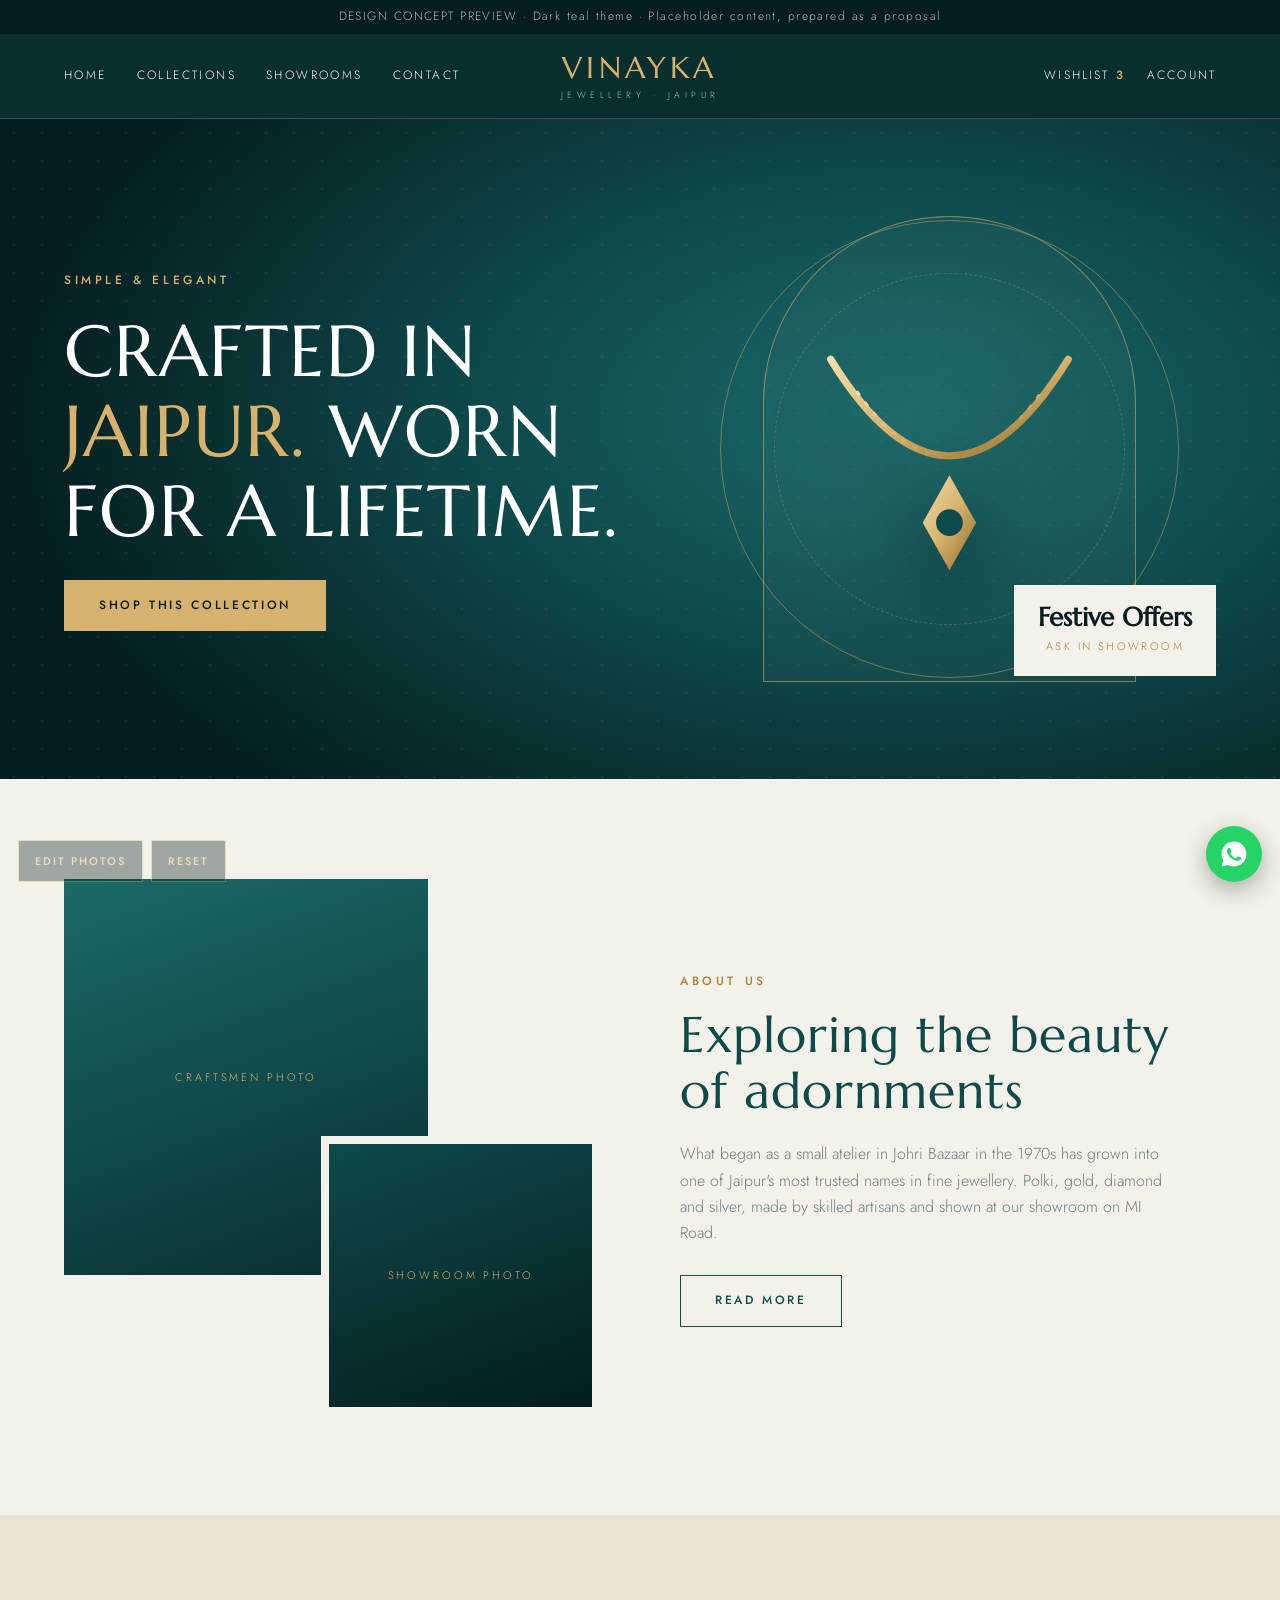
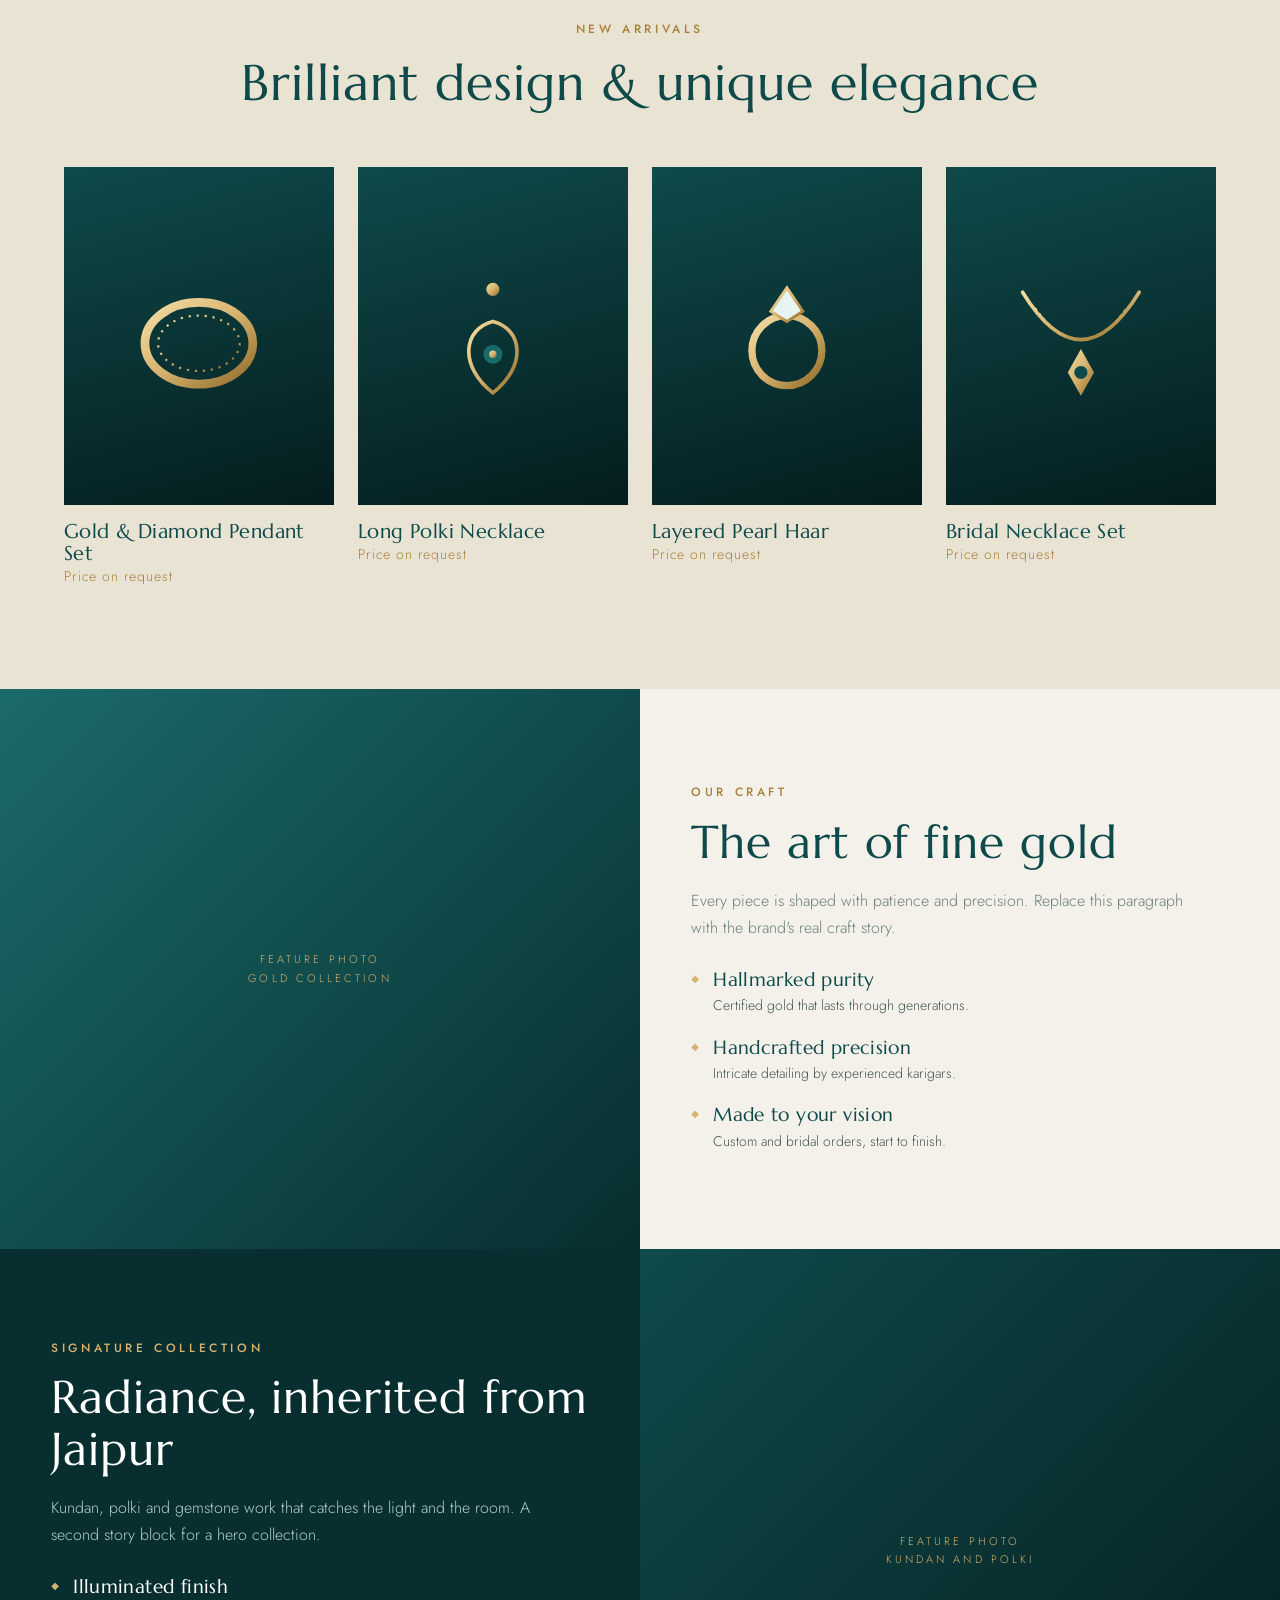
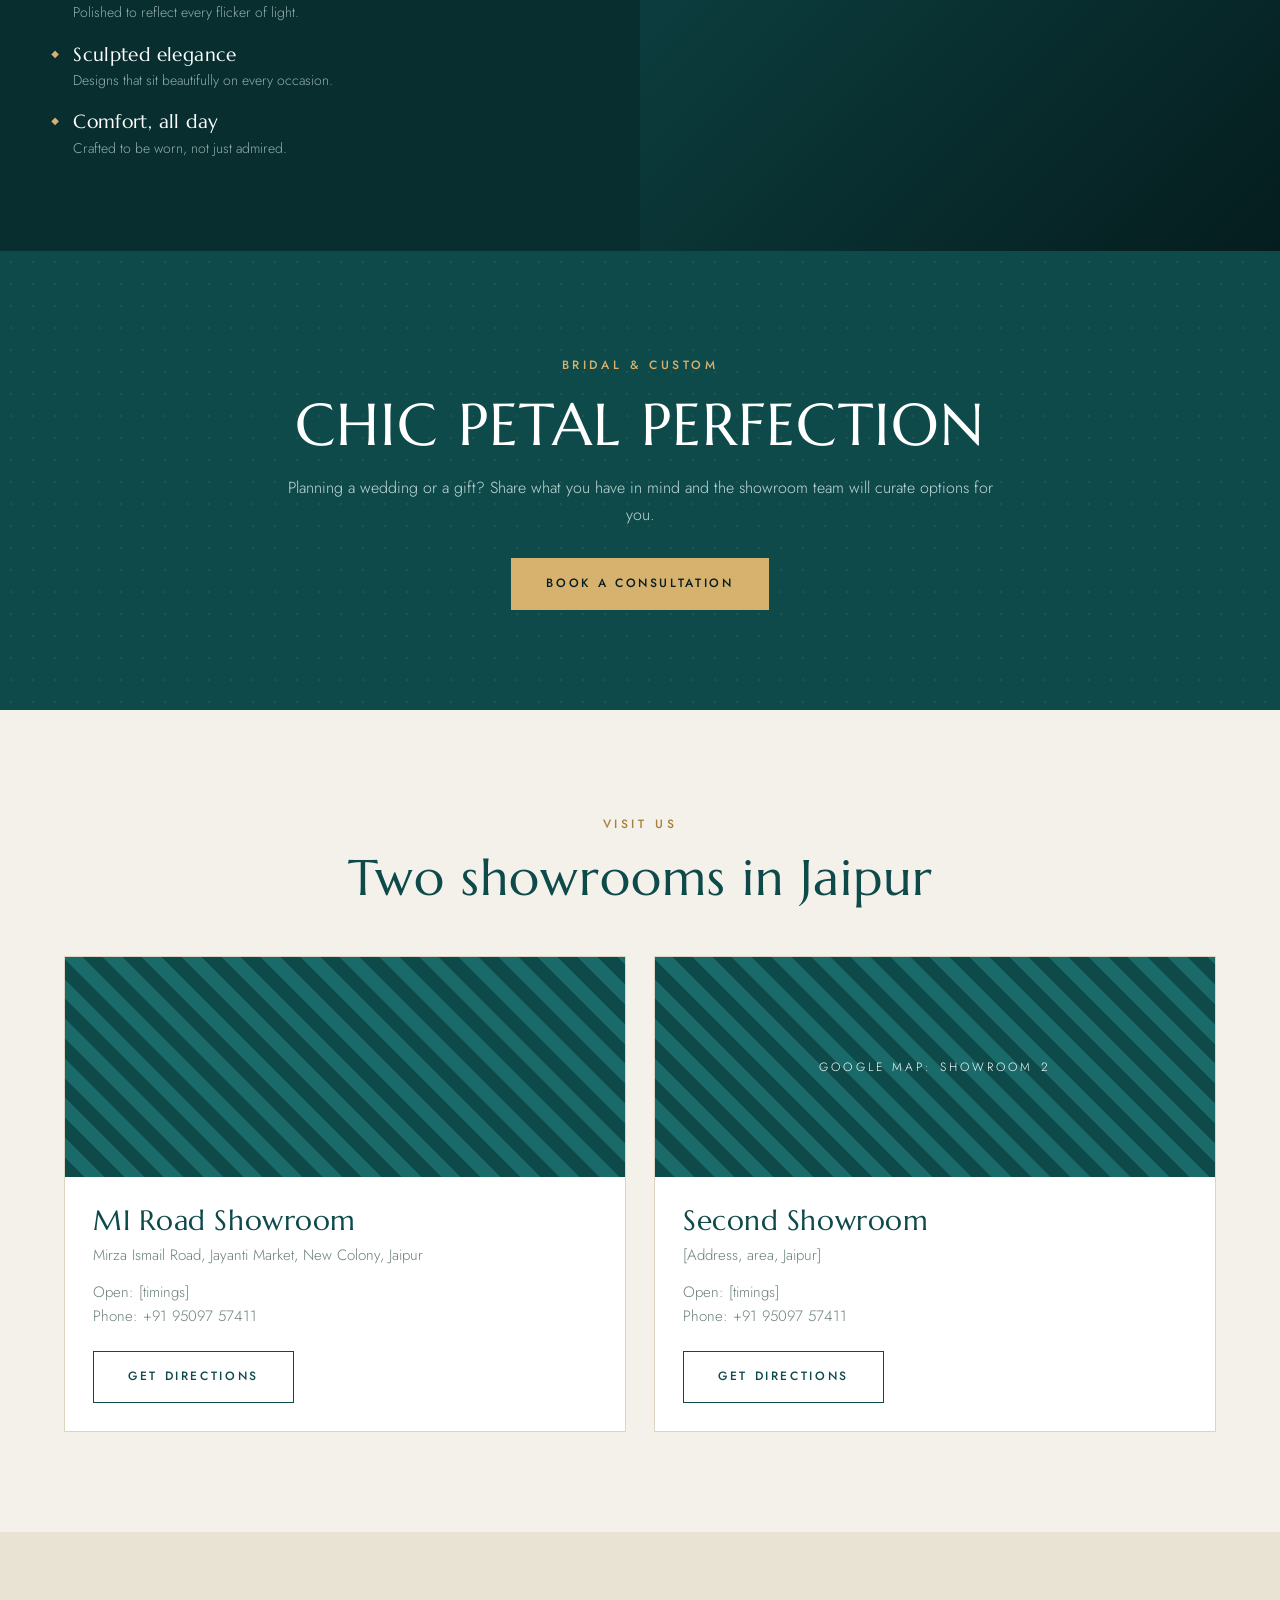
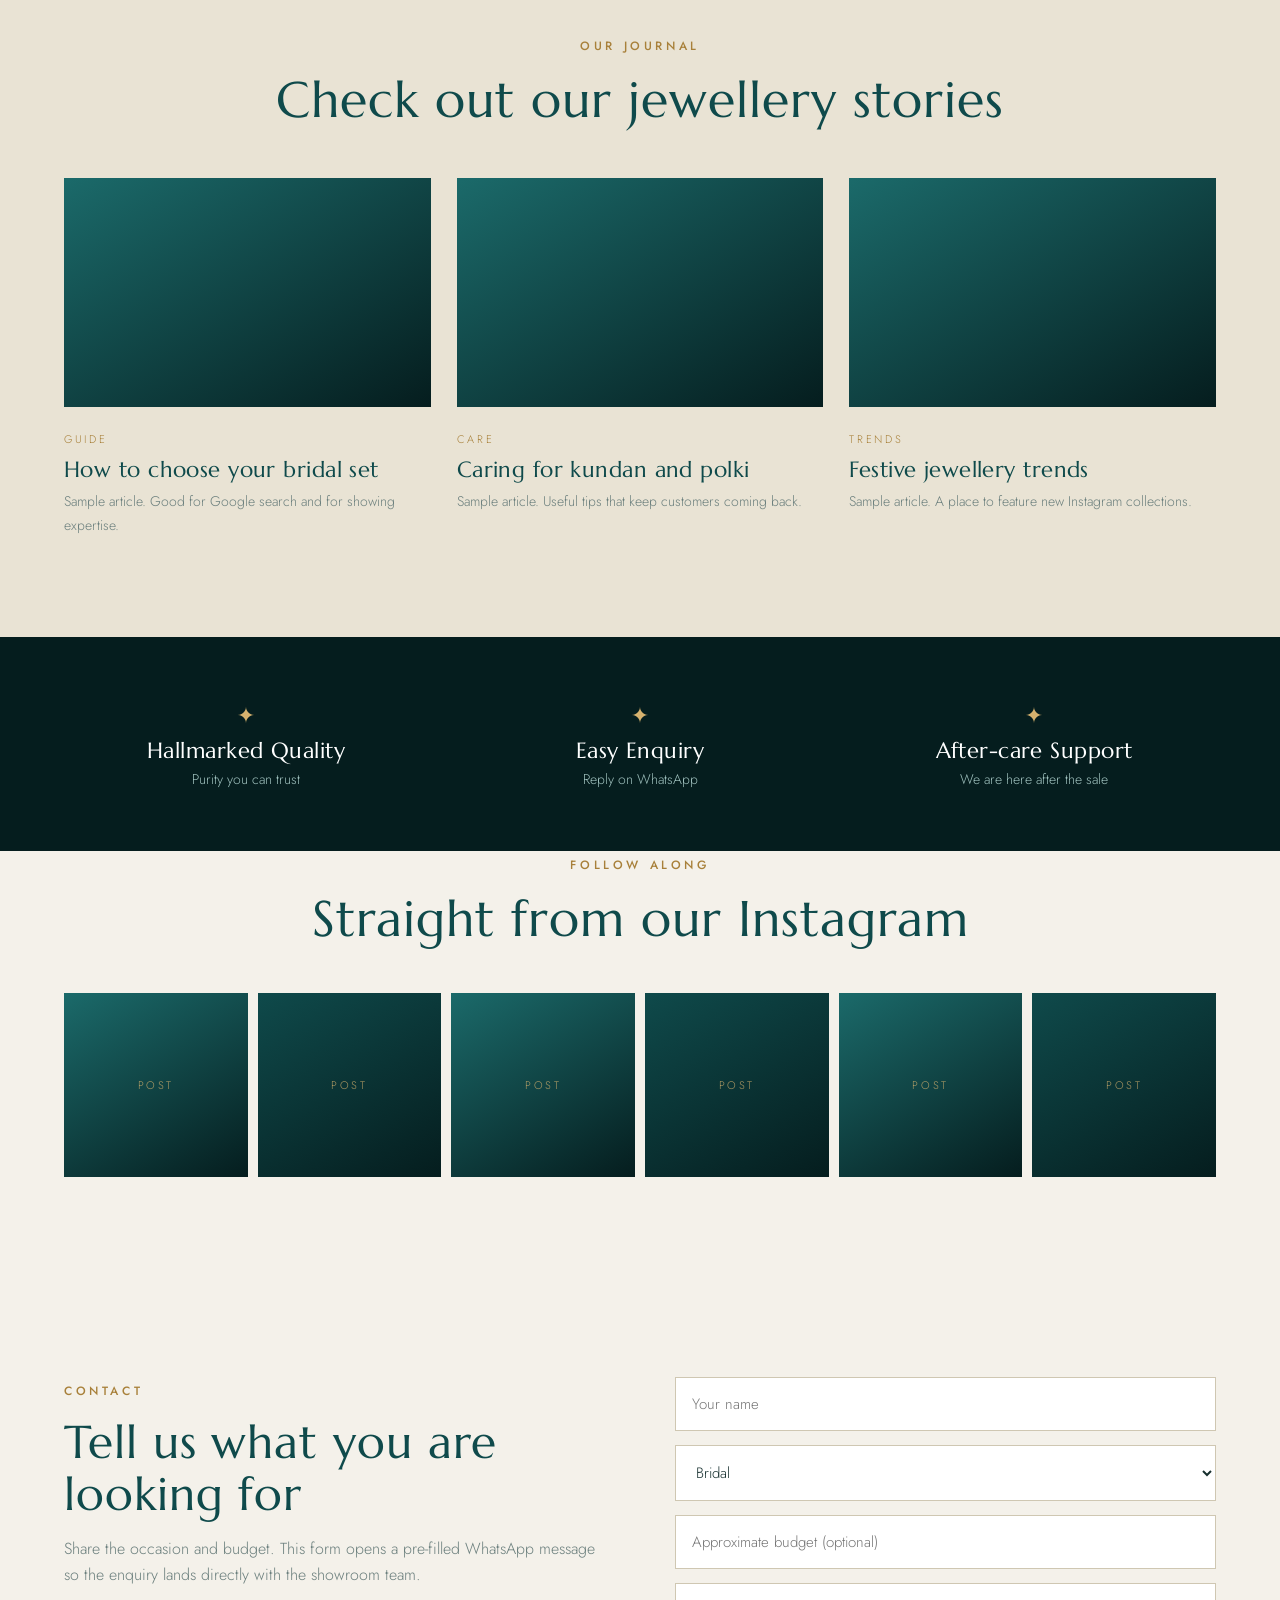
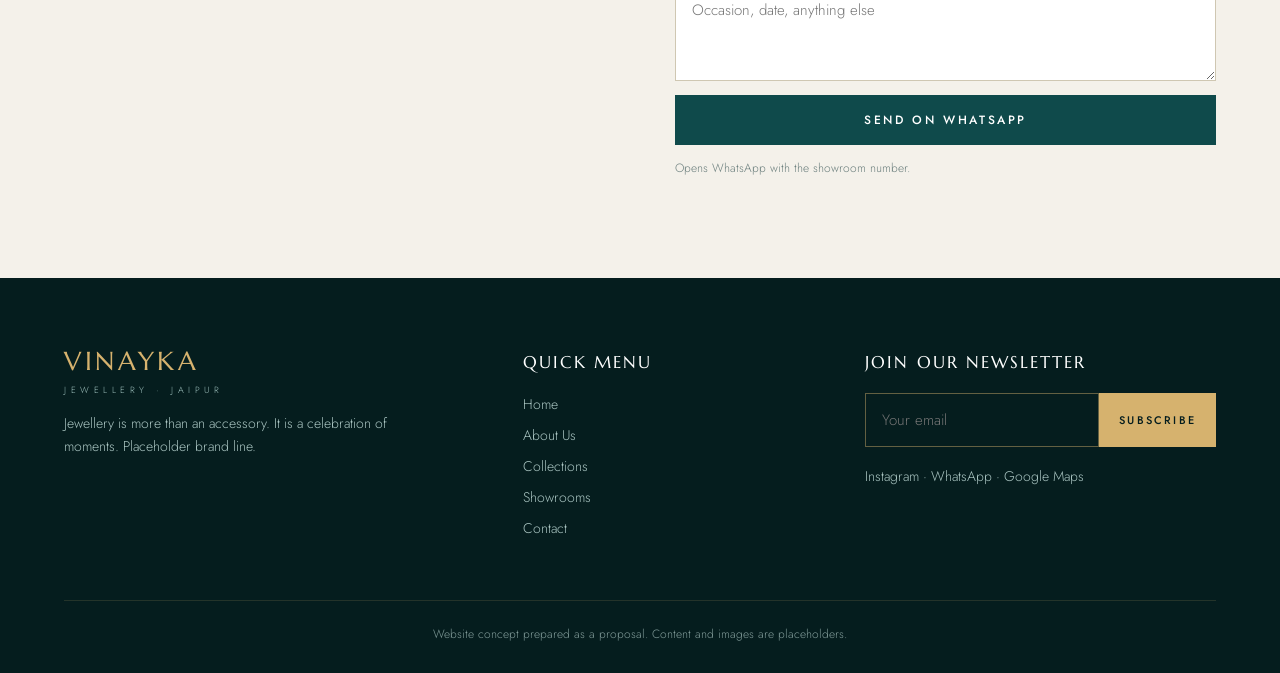
==== vinayka-jewellery-3caa/index.html @ b8929a60 "Add Vinayka Jewellery teal concept preview Co-Authored-By: Claude Sonnet 5.5 <noreply@anthropic.com>" ====
<!doctype html>
<html lang="en">
<head>
<meta charset="utf-8">
<meta name="viewport" content="width=device-width, initial-scale=1">
<meta name="robots" content="noindex, nofollow">
<title>Vinayka Jewellery | Jaipur (Dark Teal Concept)</title>
<link rel="preconnect" href="https://fonts.googleapis.com">
<link href="https://fonts.googleapis.com/css2?family=Marcellus&family=Jost:wght@300;400;500&display=swap" rel="stylesheet">
<style>
:root{
  --teal:#0f4a4b; --teal-d:#082e2f; --teal-dd:#051d1e; --teal-l:#1b6a6a;
  --gold:#d6b26e; --gold-d:#a8803a; --paper:#f4f1ea; --sand:#e9e3d4; --ink:#17302f; --muted:#6b7f7d;
  --serif:'Marcellus',Georgia,serif; --sans:'Jost',system-ui,sans-serif;
}
*{box-sizing:border-box;margin:0;padding:0}
html{scroll-behavior:smooth}
body{font-family:var(--sans);color:var(--ink);background:var(--paper);font-weight:300;line-height:1.65}
a{color:inherit;text-decoration:none}
.wrap{max-width:1200px;margin:0 auto;padding:0 24px}
h1,h2,h3{font-family:var(--serif);font-weight:400;line-height:1.12;letter-spacing:.02em}
.kicker{font-size:12px;letter-spacing:.3em;text-transform:uppercase;color:var(--gold-d);font-weight:500}
.dark .kicker,.kicker.l{color:var(--gold)}
.btn{display:inline-block;padding:15px 34px;font-size:12px;letter-spacing:.22em;text-transform:uppercase;font-weight:500;background:var(--gold);color:var(--teal-dd);border:1px solid var(--gold);transition:.3s;cursor:pointer;font-family:var(--sans)}
.btn:hover{background:transparent;color:var(--gold)}
.btn.out{background:transparent;color:var(--teal);border-color:var(--teal)}
.btn.out:hover{background:var(--teal);color:#fff}

.ribbon{background:var(--teal-dd);color:#9fc0bd;text-align:center;font-size:12px;letter-spacing:.12em;padding:7px 12px}

/* header */
header{position:sticky;top:0;z-index:30;background:var(--teal-d);color:#fff;border-bottom:1px solid rgba(214,178,110,.25)}
.nav{height:84px;display:grid;grid-template-columns:1fr auto 1fr;align-items:center}
.nav ul{list-style:none;display:flex;gap:30px;font-size:12px;letter-spacing:.2em;text-transform:uppercase}
.nav ul a:hover{color:var(--gold)}
.logo{text-align:center;font-family:var(--serif);font-size:30px;letter-spacing:.14em;color:var(--gold);line-height:1;text-transform:uppercase}
.logo small{display:block;font-family:var(--sans);font-size:9px;letter-spacing:.5em;color:#9fc0bd;margin-top:7px}
.tools{display:flex;justify-content:flex-end;gap:22px;font-size:12px;letter-spacing:.18em;text-transform:uppercase}
.tools span b{color:var(--gold);font-weight:500}

/* hero */
.hero{position:relative;background:radial-gradient(900px 520px at 70% 45%,var(--teal-l),var(--teal) 45%,var(--teal-dd));color:#fff;overflow:hidden}
.hero::before{content:"";position:absolute;inset:0;opacity:.08;background-image:radial-gradient(var(--gold) 1px,transparent 1.6px);background-size:28px 28px}
.hero .wrap{position:relative;display:grid;grid-template-columns:1.05fr .95fr;gap:30px;align-items:center;min-height:660px;padding-top:50px;padding-bottom:50px}
.hero h1{font-size:clamp(42px,5.6vw,78px);margin:18px 0 28px;text-transform:uppercase}
.hero h1 em{font-style:normal;color:var(--gold)}
.hero-art{display:grid;place-items:center;position:relative}
.hero-art .ring-bg{position:absolute;width:86%;aspect-ratio:1;border:1px solid rgba(214,178,110,.45);border-radius:50%}
.hero-art .ring-bg.b{width:66%;border-style:dashed;opacity:.6}
.hero-art svg{width:78%;position:relative;filter:drop-shadow(0 28px 36px rgba(0,0,0,.5))}
.promo{position:absolute;right:0;bottom:6px;background:var(--paper);color:var(--teal-dd);padding:18px 24px;text-align:center}
.promo b{font-family:var(--serif);font-size:26px;display:block;line-height:1.1}
.promo span{font-size:11px;letter-spacing:.22em;text-transform:uppercase;color:var(--gold-d)}

/* about */
section{padding:100px 0}
.about .wrap{display:grid;grid-template-columns:1fr 1fr;gap:80px;align-items:center}
.frames{position:relative;aspect-ratio:1/1}
.frame{position:absolute;display:grid;place-items:center;text-align:center;font-size:11px;letter-spacing:.26em;text-transform:uppercase;color:var(--gold);padding:20px}
.frame.a{left:0;top:0;width:68%;height:74%;background:linear-gradient(160deg,var(--teal-l),var(--teal-d))}
.frame.b{right:0;bottom:0;width:52%;height:52%;background:linear-gradient(160deg,var(--teal),var(--teal-dd));border:8px solid var(--paper)}
.about h2{font-size:clamp(32px,4vw,50px);margin:14px 0 22px;color:var(--teal)}
.about p{color:var(--muted);margin-bottom:28px;max-width:500px}

/* arrivals */
.arrivals{background:var(--sand);position:relative}
.arrivals .head{text-align:center;margin-bottom:56px}
.arrivals h2{font-size:clamp(32px,4vw,50px);margin-top:14px;color:var(--teal)}
.grid4{display:grid;grid-template-columns:repeat(4,1fr);gap:24px}
.prod .img{aspect-ratio:4/5;background:linear-gradient(165deg,var(--teal),var(--teal-dd));display:grid;place-items:center;position:relative;overflow:hidden}
.prod .img svg{width:54%;transition:transform .5s}
.prod:hover .img svg{transform:scale(1.1) rotate(-3deg)}
.prod .act{position:absolute;left:0;right:0;bottom:0;background:var(--gold);color:var(--teal-dd);text-align:center;font-size:11px;letter-spacing:.22em;text-transform:uppercase;padding:13px;font-weight:500;transform:translateY(100%);transition:.35s}
.prod:hover .act{transform:none}
.prod h3{font-size:20px;margin-top:16px;color:var(--teal)}
.prod p{font-size:14px;color:var(--gold-d);letter-spacing:.06em}

/* feature splits */
.split{padding:0}
.split .wrap{display:grid;grid-template-columns:1fr 1fr;gap:0;padding:0;max-width:none}
.split .pic{min-height:560px;display:grid;place-items:center;color:var(--gold);font-size:11px;letter-spacing:.28em;text-transform:uppercase;text-align:center;padding:30px}
.split .txt{padding:90px 8%;display:flex;flex-direction:column;justify-content:center}
.split h2{font-size:clamp(30px,3.6vw,46px);margin:14px 0 20px}
.split p.lead{margin-bottom:28px;max-width:520px}
.split ul{list-style:none;display:grid;gap:18px}
.split li{padding-left:22px;position:relative}
.split li::before{content:"\25C6";position:absolute;left:0;top:2px;color:var(--gold);font-size:10px}
.split li h3{font-size:19px;margin-bottom:2px}
.split li span{font-size:14px;opacity:.8}
.s1 .pic{background:linear-gradient(135deg,var(--teal-l),var(--teal-d))}
.s1 .txt{background:var(--paper);color:var(--ink)}.s1 h2,.s1 li h3{color:var(--teal)}.s1 p.lead{color:var(--muted)}
.s2 .pic{background:linear-gradient(135deg,var(--teal),var(--teal-dd));order:2}
.s2 .txt{background:var(--teal-d);color:#fff;order:1}.s2 li span,.s2 p.lead{color:#b5cfcc}

/* cta band */
.cta{background:var(--teal);color:#fff;text-align:center;position:relative;overflow:hidden}
.cta::before{content:"";position:absolute;inset:0;opacity:.09;background-image:radial-gradient(var(--gold) 1px,transparent 1.6px);background-size:22px 22px}
.cta .wrap{position:relative;max-width:760px}
.cta h2{font-size:clamp(34px,4.6vw,60px);margin:14px 0 18px;text-transform:uppercase}
.cta p{color:#c4dad7;margin-bottom:30px}

/* showrooms */
.show .head{text-align:center;margin-bottom:50px}
.show h2{font-size:clamp(32px,4vw,50px);margin-top:14px;color:var(--teal)}
.grid2{display:grid;grid-template-columns:1fr 1fr;gap:28px}
.sr{background:#fff;border:1px solid #ddd5c1}
.sr .map{height:220px;background:repeating-linear-gradient(45deg,var(--teal),var(--teal) 14px,var(--teal-l) 14px,var(--teal-l) 28px);display:grid;place-items:center;color:#fff;font-size:12px;letter-spacing:.26em;text-transform:uppercase}
.sr .b{padding:28px}
.sr h3{font-size:28px;color:var(--teal);margin-bottom:6px}
.sr p,.sr li{font-size:15px;color:var(--muted)}
.sr ul{list-style:none;margin:12px 0 22px}

/* stories */
.stories{background:var(--sand)}
.stories .head{text-align:center;margin-bottom:50px}
.stories h2{font-size:clamp(32px,4vw,50px);margin-top:14px;color:var(--teal)}
.grid3{display:grid;grid-template-columns:repeat(3,1fr);gap:26px}
.post .pic{aspect-ratio:16/10;background:linear-gradient(150deg,var(--teal-l),var(--teal-dd));margin-bottom:18px;transition:.4s}
.post:hover .pic{filter:brightness(1.15)}
.post small{font-size:11px;letter-spacing:.24em;text-transform:uppercase;color:var(--gold-d)}
.post h3{font-size:22px;margin:6px 0 8px;color:var(--teal)}
.post p{font-size:14px;color:var(--muted)}

/* perks */
.perks{background:var(--teal-dd);color:#fff;padding:60px 0}
.perks .wrap{display:grid;grid-template-columns:repeat(3,1fr);gap:30px;text-align:center}
.perks span{color:var(--gold);font-size:22px}
.perks h3{font-size:22px;margin:6px 0 4px}
.perks p{font-size:14px;color:#9fc0bd}

/* enquiry */
.enq .wrap{display:grid;grid-template-columns:1fr 1fr;gap:70px}
.enq h2{font-size:clamp(32px,4vw,46px);color:var(--teal);margin:14px 0 16px}
.enq p{color:var(--muted)}
form{display:grid;gap:14px}
input,select,textarea{width:100%;padding:15px 16px;border:1px solid #cfc7b2;background:#fff;font:300 15px var(--sans);color:var(--ink)}
input:focus,select:focus,textarea:focus{outline:none;border-color:var(--teal)}
form .btn{background:var(--teal);border-color:var(--teal);color:#fff}
form .btn:hover{background:var(--gold);border-color:var(--gold);color:var(--teal-dd)}
.note{font-size:12px;color:var(--muted)}

/* footer */
footer{background:var(--teal-dd);color:#a9c4c1;padding:70px 0 28px;font-size:14px}
footer .wrap{display:grid;grid-template-columns:1.4fr 1fr 1.2fr;gap:50px}
footer .logo{text-align:left;font-size:26px}
footer h4{font-family:var(--serif);font-weight:400;color:#fff;font-size:17px;letter-spacing:.12em;text-transform:uppercase;margin-bottom:16px}
footer ul{list-style:none;display:grid;gap:8px}
footer ul a:hover{color:var(--gold)}
.news{display:flex;margin-top:6px}
.news input{background:transparent;border:1px solid rgba(214,178,110,.45);color:#fff}
.news button{padding:0 20px;background:var(--gold);color:var(--teal-dd);border:0;font:500 11px var(--sans);letter-spacing:.2em;text-transform:uppercase;cursor:pointer}
footer .copy{grid-column:1/-1;text-align:center;border-top:1px solid rgba(214,178,110,.2);padding-top:24px;margin-top:10px;font-size:12px;opacity:.75}

/* photo slots */
.hero-photo{position:relative;width:70%;aspect-ratio:4/5;border-radius:999px 999px 0 0;border:1px solid rgba(214,178,110,.55);display:grid;place-items:center;background-color:rgba(255,255,255,.03)}
.hero-photo svg{width:80%}
.has-img{background-size:cover!important;background-position:center!important;font-size:0!important;color:transparent!important}
.has-img>svg{display:none}
.split .pic,.post .pic,.ig,.sr .map{position:relative}
.edit .slot{outline:2px dashed var(--gold);outline-offset:-8px;cursor:pointer}
.edit .slot::after{content:"+ Add photo";position:absolute;top:12px;right:12px;background:var(--gold);color:var(--teal-dd);font:500 11px var(--sans);letter-spacing:.15em;text-transform:uppercase;padding:5px 10px;z-index:5}
.edit .sr .map::after{content:"+ Set address"}
.dragover{filter:brightness(1.35)}
.insta{background:var(--paper);padding-top:0}
.insta .head{text-align:center;margin-bottom:46px}
.insta h2{font-size:clamp(32px,4vw,50px);margin-top:14px;color:var(--teal)}
.ig-grid{display:grid;grid-template-columns:repeat(6,1fr);gap:10px}
.ig{aspect-ratio:1;display:grid;place-items:center;font-size:11px;letter-spacing:.24em;text-transform:uppercase;color:rgba(214,178,110,.8);background:linear-gradient(150deg,var(--teal-l),var(--teal-dd))}
.ig:nth-child(even){background:linear-gradient(150deg,var(--teal),var(--teal-dd))}
.tb{position:fixed;left:18px;bottom:18px;z-index:60;display:flex;gap:8px;opacity:.35;transition:.3s}
.tb:hover,.edit .tb{opacity:1}
.tb button{font:500 11px var(--sans);letter-spacing:.18em;text-transform:uppercase;padding:12px 16px;background:var(--teal-dd);color:var(--gold);border:1px solid var(--gold);cursor:pointer}
.tb button:hover{background:var(--gold);color:var(--teal-dd)}
.wa{position:fixed;right:18px;bottom:18px;z-index:60;width:56px;height:56px;border-radius:50%;background:#25d366;display:grid;place-items:center;box-shadow:0 8px 24px rgba(0,0,0,.3);transition:.3s}
.wa:hover{transform:scale(1.08)}
.wa svg{width:30px;height:30px;fill:#fff}
@media(max-width:940px){.ig-grid{grid-template-columns:repeat(3,1fr)}}

.fade{opacity:0;transform:translateY(26px);transition:opacity .9s,transform .9s}
.fade.in{opacity:1;transform:none}

@media(max-width:940px){
  .nav{grid-template-columns:1fr auto}.nav ul{display:none}.tools{display:none}.logo{text-align:left}
  .hero .wrap,.about .wrap,.enq .wrap,footer .wrap{grid-template-columns:1fr}
  .hero .wrap{min-height:auto}
  .grid4{grid-template-columns:1fr 1fr}.grid3{grid-template-columns:1fr}.grid2{grid-template-columns:1fr}
  .split .wrap{grid-template-columns:1fr}.s2 .pic,.s2 .txt{order:initial}.split .pic{min-height:320px}
  .perks .wrap{grid-template-columns:1fr}
}
@media(max-width:560px){section{padding:70px 0}.grid4{grid-template-columns:1fr}.promo{position:static;margin-top:10px}}
</style>
</head>
<body>

<div class="ribbon">DESIGN CONCEPT PREVIEW &middot; Dark teal theme &middot; Placeholder content, prepared as a proposal</div>

<svg width="0" height="0" style="position:absolute"><defs>
  <linearGradient id="g" x1="0" y1="0" x2="1" y2="1"><stop offset="0" stop-color="#f4dfa6"/><stop offset=".5" stop-color="#d6b26e"/><stop offset="1" stop-color="#8f6a28"/></linearGradient>
  <symbol id="necklace" viewBox="0 0 200 200">
    <path d="M20 40 Q100 170 180 40" fill="none" stroke="url(#g)" stroke-width="5" stroke-linecap="round"/>
    <path d="M38 62 Q100 150 162 62" fill="none" stroke="url(#g)" stroke-width="2" stroke-dasharray="2 7" stroke-linecap="round"/>
    <path d="M100 118 L82 150 L100 182 L118 150 Z" fill="url(#g)"/><circle cx="100" cy="150" r="9" fill="#0f4a4b"/>
  </symbol>
  <symbol id="ring" viewBox="0 0 200 200">
    <circle cx="100" cy="120" r="48" fill="none" stroke="url(#g)" stroke-width="10"/>
    <path d="M78 66 L100 34 L122 66 L100 80 Z" fill="#e8f4f2" stroke="url(#g)" stroke-width="4"/><path d="M78 66 L122 66" stroke="url(#g)" stroke-width="4"/>
  </symbol>
  <symbol id="earring" viewBox="0 0 200 200">
    <circle cx="100" cy="36" r="9" fill="url(#g)"/><path d="M100 45 L100 80" stroke="url(#g)" stroke-width="4"/>
    <path d="M100 80 C60 90 52 140 100 178 C148 140 140 90 100 80 Z" fill="none" stroke="url(#g)" stroke-width="5"/>
    <circle cx="100" cy="125" r="13" fill="#1b6a6a"/><circle cx="100" cy="125" r="5" fill="url(#g)"/>
  </symbol>
  <symbol id="bangle" viewBox="0 0 200 200">
    <ellipse cx="100" cy="110" rx="74" ry="56" fill="none" stroke="url(#g)" stroke-width="12"/>
    <ellipse cx="100" cy="110" rx="56" ry="38" fill="none" stroke="url(#g)" stroke-width="3" stroke-dasharray="3 8"/>
  </symbol>
</defs></svg>

<header>
  <div class="wrap nav">
    <ul>
      <li><a href="#top">Home</a></li><li><a href="#arrivals">Collections</a></li>
      <li><a href="#showrooms">Showrooms</a></li><li><a href="#enquire">Contact</a></li>
    </ul>
    <a href="#top" class="logo">Vinayka<small>Jewellery &middot; Jaipur</small></a>
    <div class="tools"><span>Wishlist <b>3</b></span><span>Account</span></div>
  </div>
</header>

<section class="hero" id="top" style="padding:0">
  <div class="wrap">
    <div>
      <span class="kicker l">Simple &amp; Elegant</span>
      <h1>Crafted in <em>Jaipur.</em> Worn for a lifetime.</h1>
      <a href="#arrivals" class="btn">Shop This Collection</a>
    </div>
    <div class="hero-art">
      <div class="ring-bg"></div><div class="ring-bg b"></div>
      <div class="hero-photo"><svg viewBox="0 0 200 200" aria-hidden="true"><use href="#necklace"/></svg></div>
      <div class="promo"><b>Festive Offers</b><span>Ask in showroom</span></div>
    </div>
  </div>
</section>

<section class="about" id="about">
  <div class="wrap">
    <div class="frames fade"><div class="frame a">Craftsmen photo</div><div class="frame b">Showroom photo</div></div>
    <div class="fade">
      <span class="kicker">About Us</span>
      <h2>Exploring the beauty of adornments</h2>
      <p>What began as a small atelier in Johri Bazaar in the 1970s has grown into one of Jaipur's most trusted names in fine jewellery. Polki, gold, diamond and silver, made by skilled artisans and shown at our showroom on MI Road.</p>
      <a href="#story" class="btn out">Read More</a>
    </div>
  </div>
</section>

<section class="arrivals" id="arrivals">
  <div class="wrap">
    <div class="head fade"><span class="kicker">New Arrivals</span><h2>Brilliant design &amp; unique elegance</h2></div>
    <div class="grid4">
      <a class="prod fade" href="#enquire"><div class="img"><svg><use href="#bangle"/></svg><div class="act">Enquire</div></div><h3>Gold &amp; Diamond Pendant Set</h3><p>Price on request</p></a>
      <a class="prod fade" href="#enquire"><div class="img"><svg><use href="#earring"/></svg><div class="act">Enquire</div></div><h3>Long Polki Necklace</h3><p>Price on request</p></a>
      <a class="prod fade" href="#enquire"><div class="img"><svg><use href="#ring"/></svg><div class="act">Enquire</div></div><h3>Layered Pearl Haar</h3><p>Price on request</p></a>
      <a class="prod fade" href="#enquire"><div class="img"><svg><use href="#necklace"/></svg><div class="act">Enquire</div></div><h3>Bridal Necklace Set</h3><p>Price on request</p></a>
    </div>
  </div>
</section>

<section class="split s1" id="story">
  <div class="wrap">
    <div class="pic">Feature photo<br>Gold collection</div>
    <div class="txt fade">
      <span class="kicker">Our Craft</span>
      <h2>The art of fine gold</h2>
      <p class="lead">Every piece is shaped with patience and precision. Replace this paragraph with the brand's real craft story.</p>
      <ul>
        <li><h3>Hallmarked purity</h3><span>Certified gold that lasts through generations.</span></li>
        <li><h3>Handcrafted precision</h3><span>Intricate detailing by experienced karigars.</span></li>
        <li><h3>Made to your vision</h3><span>Custom and bridal orders, start to finish.</span></li>
      </ul>
    </div>
  </div>
</section>

<section class="split s2">
  <div class="wrap">
    <div class="pic">Feature photo<br>Kundan and polki</div>
    <div class="txt fade">
      <span class="kicker l">Signature Collection</span>
      <h2>Radiance, inherited from Jaipur</h2>
      <p class="lead">Kundan, polki and gemstone work that catches the light and the room. A second story block for a hero collection.</p>
      <ul>
        <li><h3 style="color:#fff">Illuminated finish</h3><span>Polished to reflect every flicker of light.</span></li>
        <li><h3 style="color:#fff">Sculpted elegance</h3><span>Designs that sit beautifully on every occasion.</span></li>
        <li><h3 style="color:#fff">Comfort, all day</h3><span>Crafted to be worn, not just admired.</span></li>
      </ul>
    </div>
  </div>
</section>

<section class="cta">
  <div class="wrap fade">
    <span class="kicker l">Bridal &amp; Custom</span>
    <h2>Chic petal perfection</h2>
    <p>Planning a wedding or a gift? Share what you have in mind and the showroom team will curate options for you.</p>
    <a href="#enquire" class="btn">Book a Consultation</a>
  </div>
</section>

<section class="show" id="showrooms">
  <div class="wrap">
    <div class="head fade"><span class="kicker">Visit Us</span><h2>Two showrooms in Jaipur</h2></div>
    <div class="grid2">
      <div class="sr fade"><div class="map">Google Map: Showroom 1</div><div class="b"><h3>MI Road Showroom</h3><p>Mirza Ismail Road, Jayanti Market, New Colony, Jaipur</p><ul><li>Open: [timings]</li><li>Phone: +91 95097 57411</li></ul><a class="btn out" href="#enquire">Get Directions</a></div></div>
      <div class="sr fade"><div class="map">Google Map: Showroom 2</div><div class="b"><h3>Second Showroom</h3><p>[Address, area, Jaipur]</p><ul><li>Open: [timings]</li><li>Phone: +91 95097 57411</li></ul><a class="btn out" href="#enquire">Get Directions</a></div></div>
    </div>
  </div>
</section>

<section class="stories">
  <div class="wrap">
    <div class="head fade"><span class="kicker">Our Journal</span><h2>Check out our jewellery stories</h2></div>
    <div class="grid3">
      <a class="post fade" href="#"><div class="pic"></div><small>Guide</small><h3>How to choose your bridal set</h3><p>Sample article. Good for Google search and for showing expertise.</p></a>
      <a class="post fade" href="#"><div class="pic"></div><small>Care</small><h3>Caring for kundan and polki</h3><p>Sample article. Useful tips that keep customers coming back.</p></a>
      <a class="post fade" href="#"><div class="pic"></div><small>Trends</small><h3>Festive jewellery trends</h3><p>Sample article. A place to feature new Instagram collections.</p></a>
    </div>
  </div>
</section>

<div class="perks">
  <div class="wrap">
    <div><span>&#10022;</span><h3>Hallmarked Quality</h3><p>Purity you can trust</p></div>
    <div><span>&#10022;</span><h3>Easy Enquiry</h3><p>Reply on WhatsApp</p></div>
    <div><span>&#10022;</span><h3>After-care Support</h3><p>We are here after the sale</p></div>
  </div>
</div>

<section class="insta">
  <div class="wrap">
    <div class="head fade"><span class="kicker">Follow Along</span><h2>Straight from our Instagram</h2></div>
    <div class="ig-grid fade"><div class="ig">Post</div><div class="ig">Post</div><div class="ig">Post</div><div class="ig">Post</div><div class="ig">Post</div><div class="ig">Post</div></div>
  </div>
</section>

<section class="enq" id="enquire">
  <div class="wrap">
    <div class="fade"><span class="kicker">Contact</span><h2>Tell us what you are looking for</h2><p>Share the occasion and budget. This form opens a pre-filled WhatsApp message so the enquiry lands directly with the showroom team.</p></div>
    <form id="f" class="fade">
      <input id="n" placeholder="Your name" required>
      <select id="c"><option>Bridal</option><option>Kundan &amp; Polki</option><option>Gold</option><option>Diamond</option><option>Gemstone</option><option>Silver &amp; Everyday</option><option>Custom design</option></select>
      <input id="b" placeholder="Approximate budget (optional)">
      <textarea id="m" rows="3" placeholder="Occasion, date, anything else"></textarea>
      <button class="btn" type="submit">Send on WhatsApp</button>
      <span class="note">Opens WhatsApp with the showroom number.</span>
    </form>
  </div>
</section>

<footer>
  <div class="wrap">
    <div><a href="#top" class="logo">Vinayka<small>Jewellery &middot; Jaipur</small></a><p style="margin-top:18px;max-width:340px">Jewellery is more than an accessory. It is a celebration of moments. Placeholder brand line.</p></div>
    <div><h4>Quick Menu</h4><ul><li><a href="#top">Home</a></li><li><a href="#about">About Us</a></li><li><a href="#arrivals">Collections</a></li><li><a href="#showrooms">Showrooms</a></li><li><a href="#enquire">Contact</a></li></ul></div>
    <div><h4>Join Our Newsletter</h4><div class="news"><input placeholder="Your email"><button>Subscribe</button></div><p style="margin-top:18px">Instagram &middot; WhatsApp &middot; Google Maps</p></div>
    <div class="copy">Website concept prepared as a proposal. Content and images are placeholders.</div>
  </div>
</footer>

<a class="wa" href="https://wa.me/919509757411" target="_blank" aria-label="WhatsApp"><svg viewBox="0 0 24 24"><path d="M12 2a10 10 0 0 0-8.6 15.1L2 22l5-1.3A10 10 0 1 0 12 2zm5.2 14.2c-.2.6-1.3 1.2-1.8 1.2-.5.1-1 .2-3.3-.7-2.8-1.2-4.6-4-4.7-4.2-.1-.2-1.1-1.5-1.1-2.8s.7-2 1-2.3c.2-.3.5-.3.7-.3h.5c.2 0 .4 0 .6.5l.9 2.1c.1.2.1.4 0 .5l-.4.6-.3.4c-.1.1-.3.3-.1.6.2.3.8 1.3 1.7 2.1 1.1 1 2.1 1.3 2.4 1.4.3.1.5.1.6-.1l.9-1.1c.2-.3.4-.2.7-.1l2 .9c.3.1.5.2.5.3.1.2.1.7-.1 1.1z"/></svg></a>

<div class="tb"><button id="editBtn">Edit photos</button><button id="resetBtn">Reset</button></div>

<script>
(function(){
  var SLOTS=[['.hero-photo','hero'],['.frame','about'],['.prod .img','prod'],['.split .pic','split'],['.post .pic','post'],['.ig','ig'],['.sr .map','map']];
  var IMG='https://img1.wsimg.com/isteam/ip/8280efe5-1e8c-4813-ad70-2855c5a0ac39/';
  var P1='18-02-2026%20Vinayaka%20Jewellers4039.jpeg',P2='18-02-2026%20Vinayaka%20Jewellers4582.jpeg',P3='18-02-2026%20Vinayaka%20Jewellers4472.jpeg',P4='18-02-2026%20Vinayaka%20Jewellers3829.jpeg';
  var H1='KC_08390-af00ca2.jpeg',H2='KC_07858.jpeg',H3='KC_08069.jpeg',H4='KC_08273.jpeg',H5='KC_08137.jpeg',H6='KC_08075.jpeg',H7='KC_08100.jpeg';
  var DEF={hero0:P1,about0:P2,about1:P4,prod0:P3,prod1:H4,prod2:H7,prod3:H6,split0:H1,split1:H2,post0:H5,post1:H3,post2:P2,ig0:P1,ig1:P2,ig2:P3,ig3:P4,ig4:H4,ig5:H1};
  var MAPS={map0:'Vinayka Jewellery, Mirza Ismail Road, Jayanti Market, New Colony, Jaipur, Rajasthan'};
  var store={
    get:function(k){try{return localStorage.getItem('vj_'+k)}catch(e){return null}},
    set:function(k,v){try{localStorage.setItem('vj_'+k,v)}catch(e){}},
    clear:function(){try{Object.keys(localStorage).filter(function(k){return k.indexOf('vj_')===0}).forEach(function(k){localStorage.removeItem(k)})}catch(e){}}
  };
  var inp=document.createElement('input');inp.type='file';inp.accept='image/*';inp.style.display='none';document.body.appendChild(inp);
  var target=null;
  function isMap(el){return el.classList.contains('map')}
  function setImg(el,url){el.style.backgroundImage='url("'+url+'")';el.classList.add('has-img')}
  function setMap(el,addr){el.innerHTML='<iframe title="map" loading="lazy" style="border:0;width:100%;height:100%" src="https://www.google.com/maps?q='+encodeURIComponent(addr)+'&output=embed"></iframe>';el.classList.add('has-img')}
  function shrink(file,cb){
    var r=new FileReader();
    r.onload=function(){var im=new Image();im.onload=function(){
      var s=Math.min(1,1200/Math.max(im.width,im.height)),c=document.createElement('canvas');
      c.width=im.width*s;c.height=im.height*s;c.getContext('2d').drawImage(im,0,0,c.width,c.height);
      cb(c.toDataURL('image/jpeg',.82));
    };im.src=r.result};
    r.readAsDataURL(file);
  }
  function apply(el,file){shrink(file,function(url){setImg(el,url);store.set(el.dataset.key,url)})}

  SLOTS.forEach(function(p){
    document.querySelectorAll(p[0]).forEach(function(el,i){
      el.dataset.key=p[1]+i;el.classList.add('slot');
      var saved=store.get(el.dataset.key);
      if(isMap(el)){ var ad=saved||MAPS[el.dataset.key]; if(ad) setMap(el,ad); return; }
      if(saved){ setImg(el,saved); }
      else if(DEF[el.dataset.key]){ var u=IMG+DEF[el.dataset.key]+'/:/rs=w:'+(el.dataset.key==='hero0'?900:700)+',m'; var im=new Image(); im.onload=function(){setImg(el,u)}; im.src=u; }
      el.addEventListener('dragover',function(e){e.preventDefault();el.classList.add('dragover')});
      el.addEventListener('dragleave',function(){el.classList.remove('dragover')});
      el.addEventListener('drop',function(e){e.preventDefault();el.classList.remove('dragover');if(e.dataTransfer.files[0])apply(el,e.dataTransfer.files[0])});
    });
  });

  document.addEventListener('click',function(e){
    if(!document.body.classList.contains('edit'))return;
    var el=e.target.closest('.slot');if(!el)return;
    e.preventDefault();
    if(isMap(el)){
      var a=prompt('Showroom address (it will show a live Google Map):');
      if(a){setMap(el,a);store.set(el.dataset.key,a)}
      return;
    }
    target=el;inp.value='';inp.click();
  },true);
  inp.addEventListener('change',function(){if(target&&inp.files[0])apply(target,inp.files[0])});

  var eb=document.getElementById('editBtn');
  eb.addEventListener('click',function(){
    var on=document.body.classList.toggle('edit');
    eb.textContent=on?'Done':'Edit photos';
  });
  document.getElementById('resetBtn').addEventListener('click',function(){
    if(confirm('Remove all photos you added?')){store.clear();location.reload()}
  });

  var io=new IntersectionObserver(function(es){es.forEach(function(e){if(e.isIntersecting){e.target.classList.add('in');io.unobserve(e.target)}})},{threshold:.12});
  document.querySelectorAll('.fade').forEach(function(el){io.observe(el)});
  document.getElementById('f').addEventListener('submit',function(e){
    e.preventDefault();
    var t="Hello, I'm "+n.value+". I'm interested in: "+c.value+"."+(b.value?" Budget: "+b.value+".":"")+(m.value?" "+m.value:"");
    window.open('https://wa.me/919509757411?text='+encodeURIComponent(t),'_blank');
  });
})();
</script>
</body>
</html>
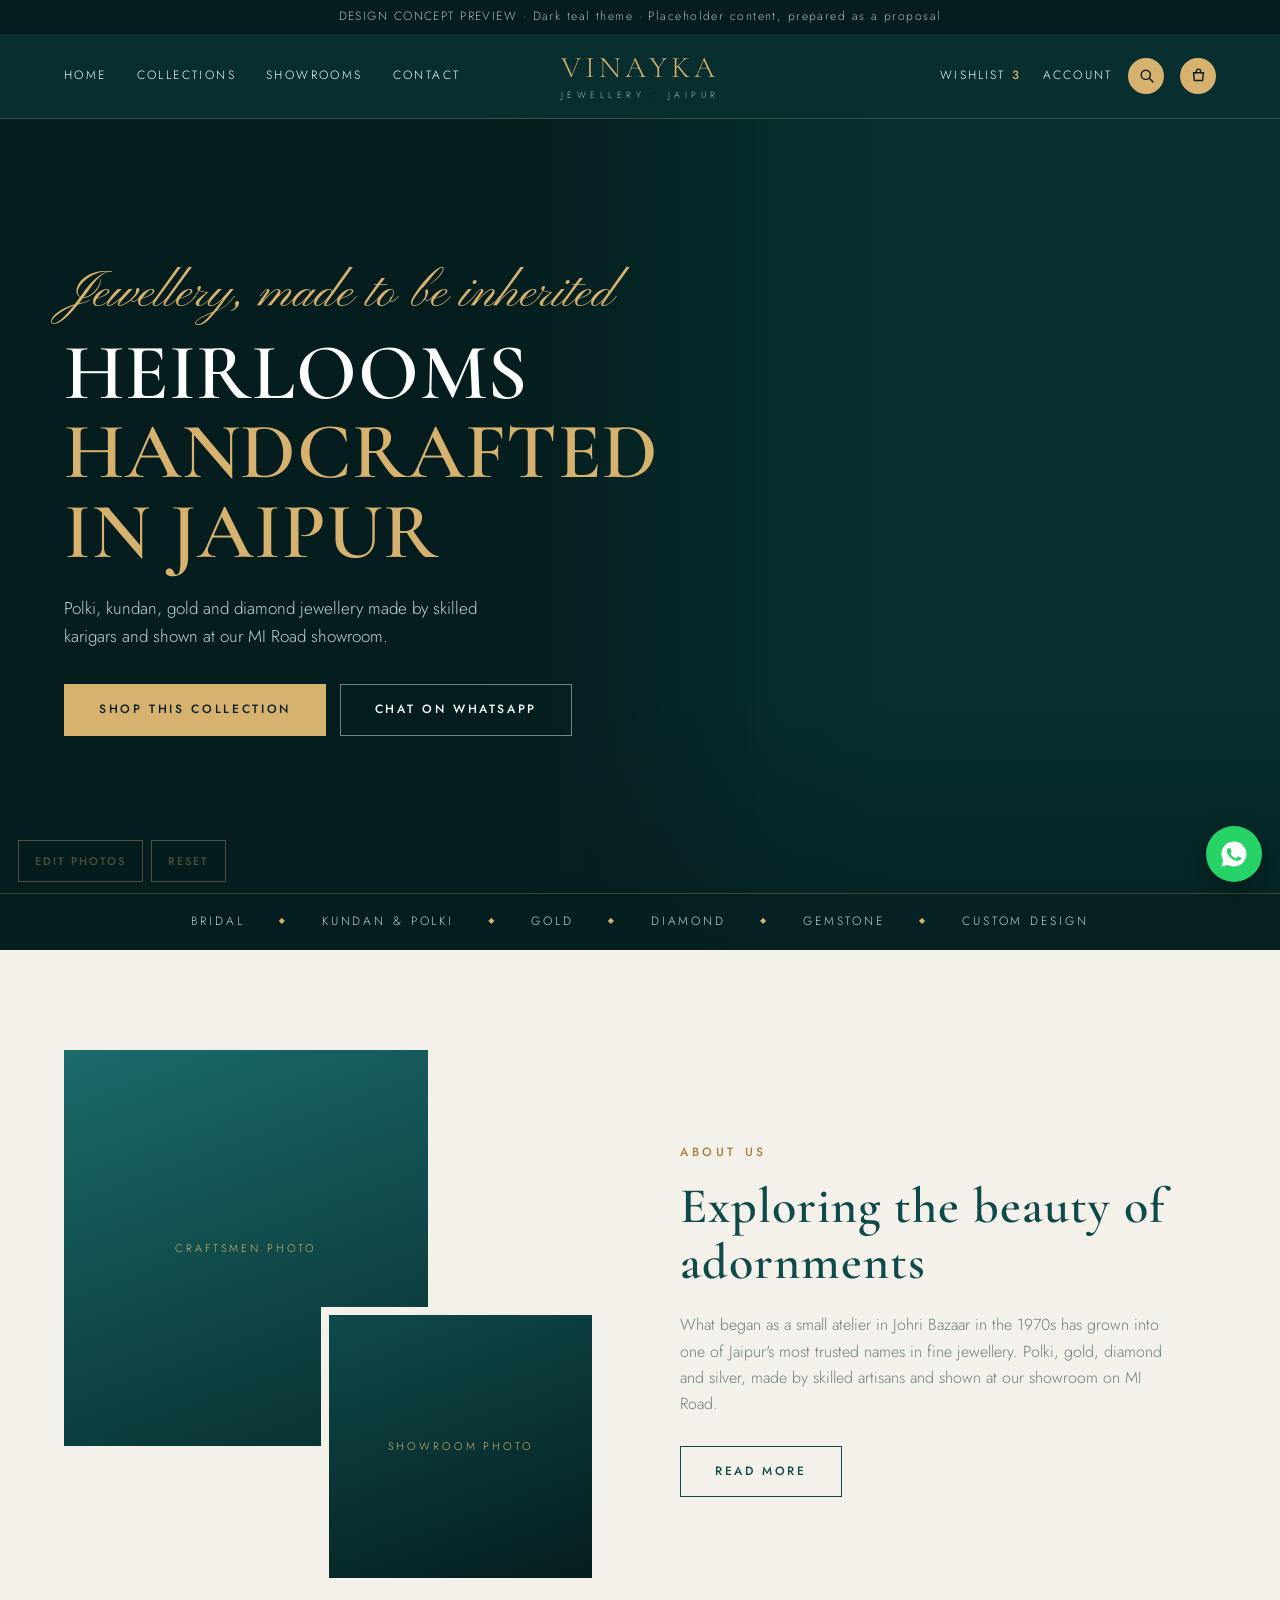
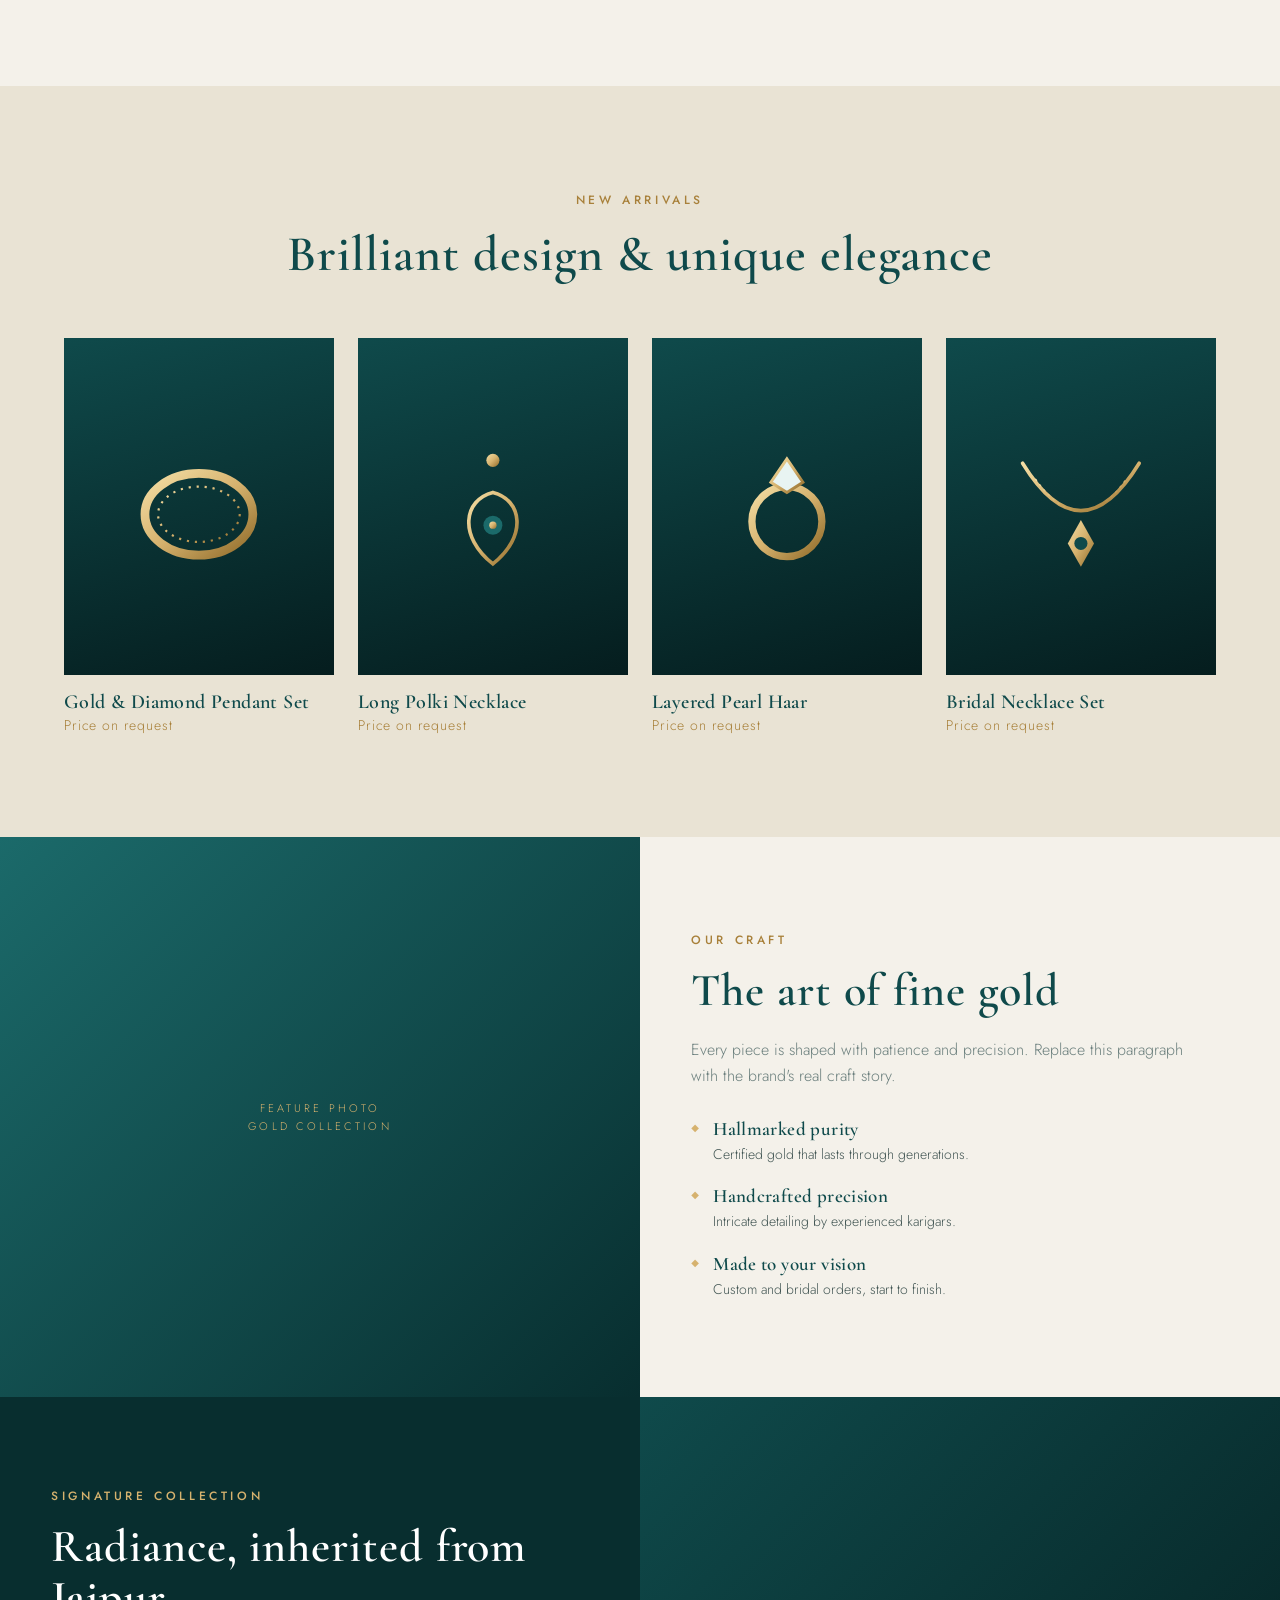
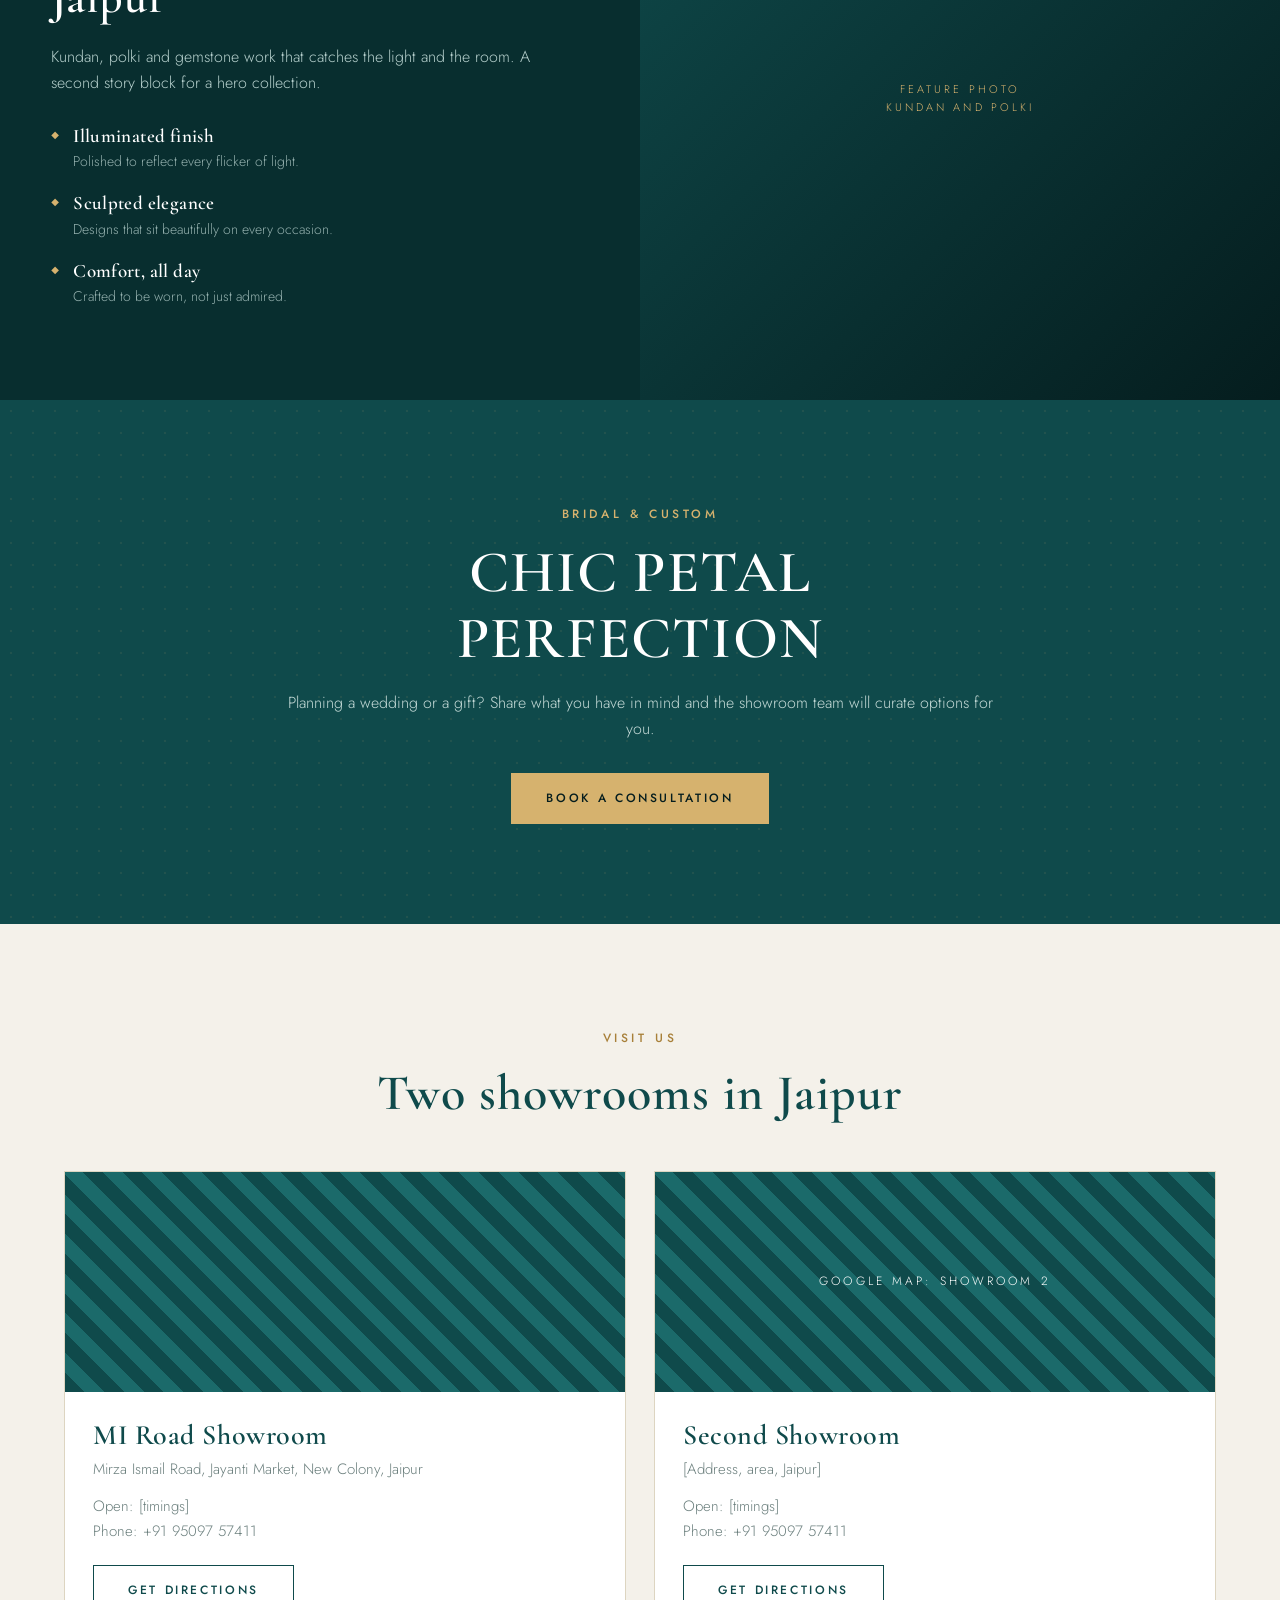
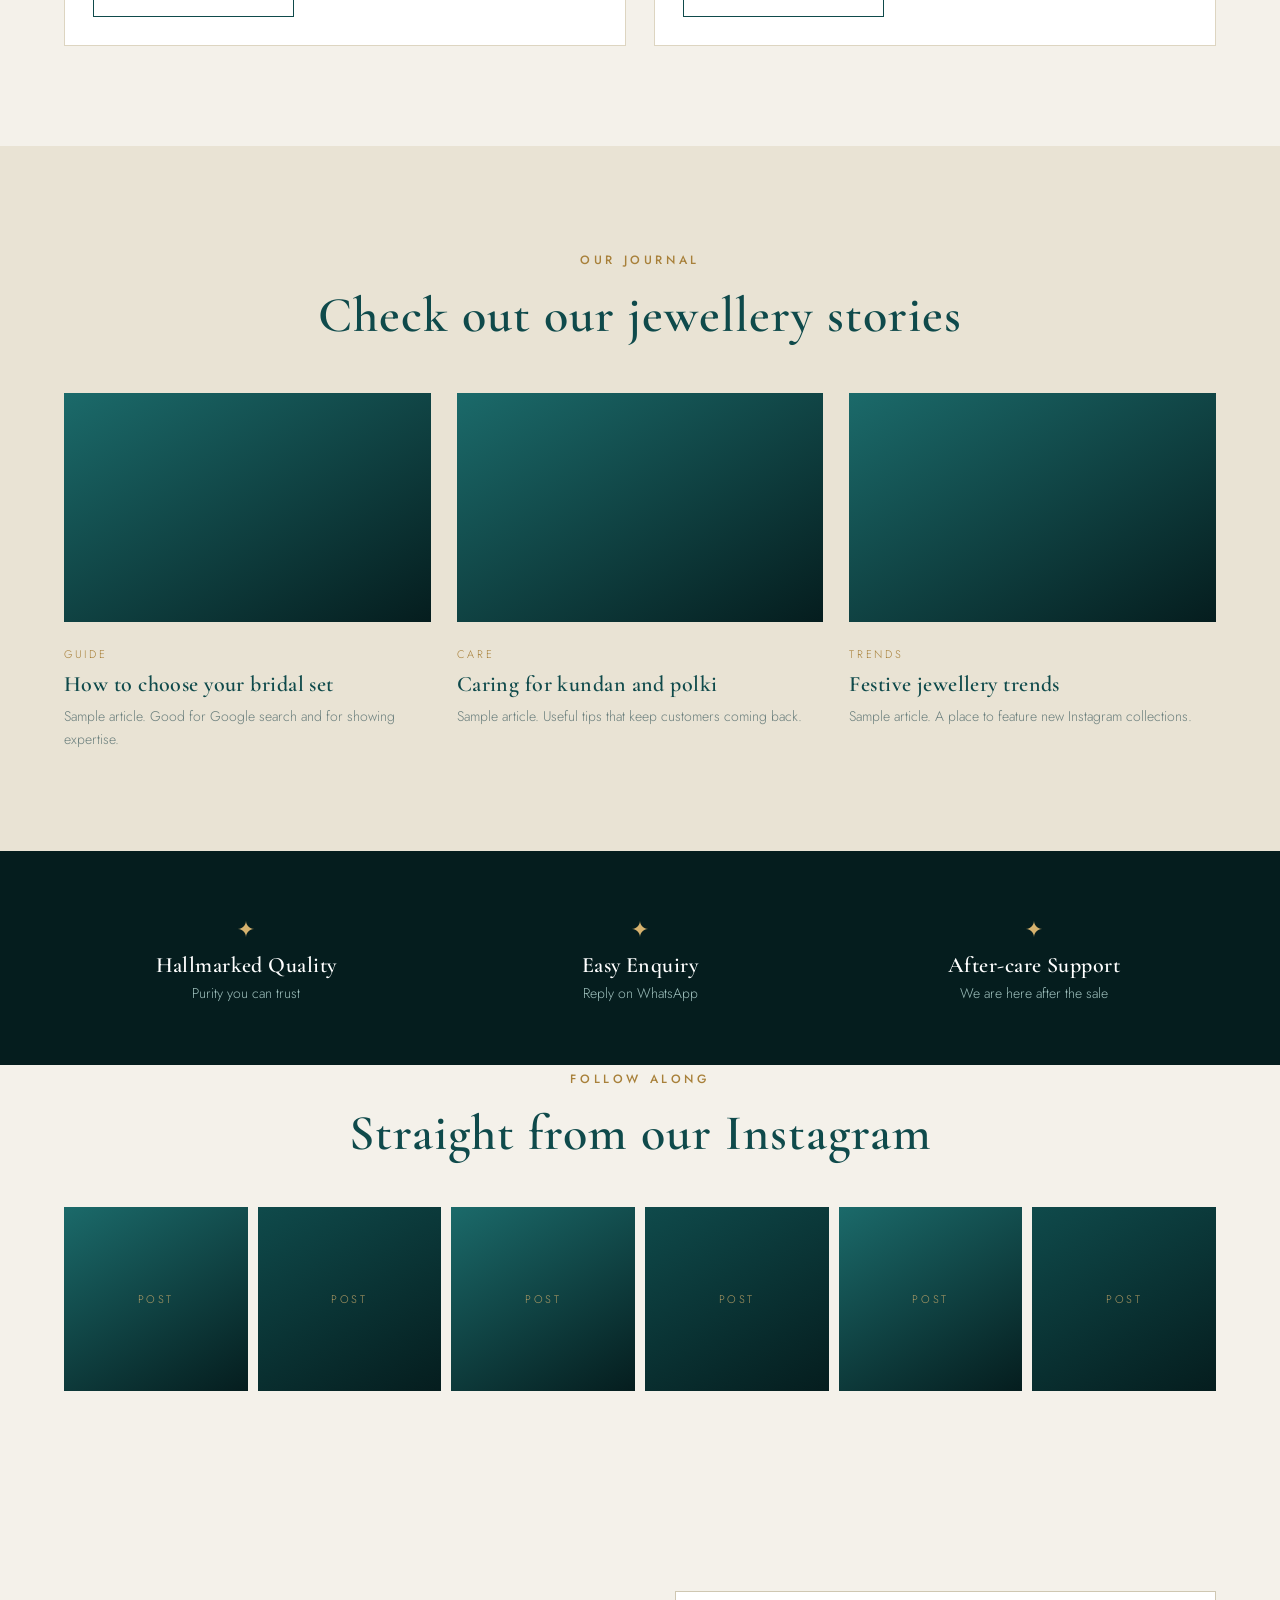
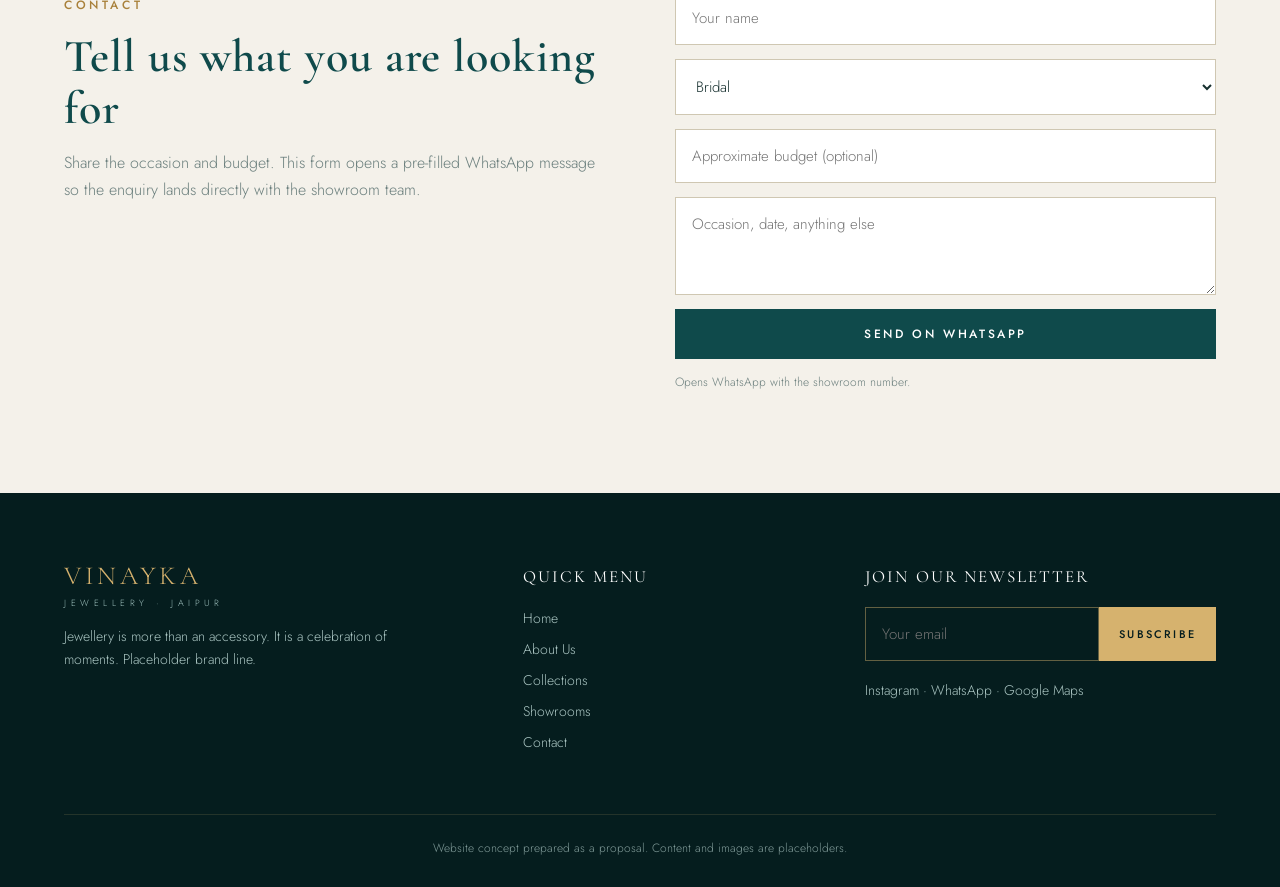
==== commit bd42e631: "Vinayka: full-bleed editorial hero and icon header Co-Authored-By: Claude Sonnet 5.5 <noreply@anthro" ====
--- a/vinayka-jewellery-3caa/index.html
+++ b/vinayka-jewellery-3caa/index.html
@@ -6,19 +6,19 @@
 <meta name="robots" content="noindex, nofollow">
 <title>Vinayka Jewellery | Jaipur (Dark Teal Concept)</title>
 <link rel="preconnect" href="https://fonts.googleapis.com">
-<link href="https://fonts.googleapis.com/css2?family=Marcellus&family=Jost:wght@300;400;500&display=swap" rel="stylesheet">
+<link href="https://fonts.googleapis.com/css2?family=Cormorant+Garamond:wght@500;600;700&family=Jost:wght@300;400;500&family=Pinyon+Script&display=swap" rel="stylesheet">
 <style>
 :root{
   --teal:#0f4a4b; --teal-d:#082e2f; --teal-dd:#051d1e; --teal-l:#1b6a6a;
   --gold:#d6b26e; --gold-d:#a8803a; --paper:#f4f1ea; --sand:#e9e3d4; --ink:#17302f; --muted:#6b7f7d;
-  --serif:'Marcellus',Georgia,serif; --sans:'Jost',system-ui,sans-serif;
+  --serif:'Cormorant Garamond',Georgia,serif;--script:'Pinyon Script','Brush Script MT',cursive; --sans:'Jost',system-ui,sans-serif;
 }
 *{box-sizing:border-box;margin:0;padding:0}
 html{scroll-behavior:smooth}
 body{font-family:var(--sans);color:var(--ink);background:var(--paper);font-weight:300;line-height:1.65}
 a{color:inherit;text-decoration:none}
 .wrap{max-width:1200px;margin:0 auto;padding:0 24px}
-h1,h2,h3{font-family:var(--serif);font-weight:400;line-height:1.12;letter-spacing:.02em}
+h1,h2,h3{font-family:var(--serif);font-weight:600;line-height:1.12;letter-spacing:.02em}
 .kicker{font-size:12px;letter-spacing:.3em;text-transform:uppercase;color:var(--gold-d);font-weight:500}
 .dark .kicker,.kicker.l{color:var(--gold)}
 .btn{display:inline-block;padding:15px 34px;font-size:12px;letter-spacing:.22em;text-transform:uppercase;font-weight:500;background:var(--gold);color:var(--teal-dd);border:1px solid var(--gold);transition:.3s;cursor:pointer;font-family:var(--sans)}
@@ -36,21 +36,38 @@
 .logo{text-align:center;font-family:var(--serif);font-size:30px;letter-spacing:.14em;color:var(--gold);line-height:1;text-transform:uppercase}
 .logo small{display:block;font-family:var(--sans);font-size:9px;letter-spacing:.5em;color:#9fc0bd;margin-top:7px}
 .tools{display:flex;justify-content:flex-end;gap:22px;font-size:12px;letter-spacing:.18em;text-transform:uppercase}
-.tools span b{color:var(--gold);font-weight:500}
+.tools{align-items:center}.ic{width:36px;height:36px;border-radius:50%;background:var(--gold);display:grid;place-items:center;margin-left:-6px}.ic svg{width:17px;height:17px;fill:none;stroke:var(--teal-dd);stroke-width:2;stroke-linecap:round;stroke-linejoin:round}.tools span b{color:var(--gold);font-weight:500}
 
 /* hero */
-.hero{position:relative;background:radial-gradient(900px 520px at 70% 45%,var(--teal-l),var(--teal) 45%,var(--teal-dd));color:#fff;overflow:hidden}
-.hero::before{content:"";position:absolute;inset:0;opacity:.08;background-image:radial-gradient(var(--gold) 1px,transparent 1.6px);background-size:28px 28px}
-.hero .wrap{position:relative;display:grid;grid-template-columns:1.05fr .95fr;gap:30px;align-items:center;min-height:660px;padding-top:50px;padding-bottom:50px}
-.hero h1{font-size:clamp(42px,5.6vw,78px);margin:18px 0 28px;text-transform:uppercase}
-.hero h1 em{font-style:normal;color:var(--gold)}
-.hero-art{display:grid;place-items:center;position:relative}
-.hero-art .ring-bg{position:absolute;width:86%;aspect-ratio:1;border:1px solid rgba(214,178,110,.45);border-radius:50%}
-.hero-art .ring-bg.b{width:66%;border-style:dashed;opacity:.6}
-.hero-art svg{width:78%;position:relative;filter:drop-shadow(0 28px 36px rgba(0,0,0,.5))}
-.promo{position:absolute;right:0;bottom:6px;background:var(--paper);color:var(--teal-dd);padding:18px 24px;text-align:center}
-.promo b{font-family:var(--serif);font-size:26px;display:block;line-height:1.1}
-.promo span{font-size:11px;letter-spacing:.22em;text-transform:uppercase;color:var(--gold-d)}
+.hero{position:relative;background:var(--teal-dd);color:#fff;overflow:hidden}
+.hero .hero-bg{position:absolute;inset:0;z-index:0;background-color:var(--teal-d);background-size:cover;display:block}
+.hero .hero-bg svg{display:none}
+.hero .hero-bg{left:36%;-webkit-mask-image:linear-gradient(90deg,transparent,#000 38%);mask-image:linear-gradient(90deg,transparent,#000 38%)}
+.hero .hero-bg.has-img{background-size:cover!important;background-position:50% 12%!important}
+.hero::before{content:"";position:absolute;inset:0;z-index:1;background:linear-gradient(90deg,rgba(5,29,30,.9) 0%,rgba(5,29,30,.45) 42%,rgba(5,29,30,0) 70%),linear-gradient(0deg,rgba(5,29,30,.7),transparent 30%)}
+.hero .wrap{position:relative;z-index:2;display:block;min-height:min(86vh,780px);padding-top:0;padding-bottom:0}
+.hero .copy{padding:150px 0 130px;max-width:660px}
+.script{font-family:var(--script);font-size:clamp(34px,4vw,52px);color:var(--gold);line-height:1;display:block}
+.eyebrow{display:flex;align-items:center;gap:14px;font-size:12px;letter-spacing:.32em;text-transform:uppercase;color:var(--gold);font-weight:500}
+.eyebrow::before{content:"";width:46px;height:1px;background:var(--gold)}
+.hero h1{font-size:clamp(46px,6.2vw,92px);margin:14px 0 22px;line-height:1;text-transform:uppercase;letter-spacing:.01em}
+.hero h1 em{font-style:normal;color:var(--gold);display:block}
+.hero .wrap>div{min-width:0}
+.hero .sub{max-width:470px;color:#bcd5d2;font-size:17px;margin-bottom:34px}
+.hero .cta-row{display:flex;flex-wrap:wrap;gap:14px;align-items:center}
+.btn.ghost{background:transparent;color:#fff;border-color:rgba(255,255,255,.45)}
+.btn.ghost:hover{background:#fff;color:var(--teal-dd);border-color:#fff}
+.trust{display:flex;margin-top:46px;border-top:1px solid rgba(214,178,110,.3);padding-top:22px;max-width:520px}
+.trust div{flex:1;padding-right:18px}
+.trust div+div{padding-left:18px;border-left:1px solid rgba(214,178,110,.3)}
+.trust b{display:block;white-space:nowrap;font-family:var(--serif);font-weight:400;font-size:21px;color:var(--gold);line-height:1.1}
+.trust span{font-size:10px;letter-spacing:.18em;white-space:nowrap;text-transform:uppercase;color:#9fc0bd}
+
+.hero .cats{position:relative;z-index:2;border-top:1px solid rgba(214,178,110,.25);background:rgba(5,29,30,.35)}
+.hero .cats .wrap{display:flex;flex-wrap:wrap;justify-content:center;gap:10px 34px;min-height:0;padding-top:18px;padding-bottom:18px;grid-template-columns:none}
+.hero .cats a{font-size:12px;letter-spacing:.24em;text-transform:uppercase;color:#bcd5d2;transition:.25s}
+.hero .cats a:hover{color:var(--gold)}
+.hero .cats a+a::before{content:"\25C6";color:var(--gold);font-size:8px;margin-right:34px;vertical-align:2px}
 
 /* about */
 section{padding:100px 0}
@@ -152,8 +169,6 @@
 footer .copy{grid-column:1/-1;text-align:center;border-top:1px solid rgba(214,178,110,.2);padding-top:24px;margin-top:10px;font-size:12px;opacity:.75}
 
 /* photo slots */
-.hero-photo{position:relative;width:70%;aspect-ratio:4/5;border-radius:999px 999px 0 0;border:1px solid rgba(214,178,110,.55);display:grid;place-items:center;background-color:rgba(255,255,255,.03)}
-.hero-photo svg{width:80%}
 .has-img{background-size:cover!important;background-position:center!important;font-size:0!important;color:transparent!important}
 .has-img>svg{display:none}
 .split .pic,.post .pic,.ig,.sr .map{position:relative}
@@ -183,11 +198,13 @@
   .nav{grid-template-columns:1fr auto}.nav ul{display:none}.tools{display:none}.logo{text-align:left}
   .hero .wrap,.about .wrap,.enq .wrap,footer .wrap{grid-template-columns:1fr}
   .hero .wrap{min-height:auto}
+  .hero .hero-bg{left:0;-webkit-mask-image:none;mask-image:none}.hero .hero-bg.has-img{background-size:cover!important;background-position:78% 0!important}.hero::before{background:linear-gradient(0deg,rgba(5,29,30,.96) 0%,rgba(5,29,30,.82) 45%,rgba(5,29,30,.35) 100%)}.hero .copy{padding:90px 0 70px}
+  .hero .cats a+a::before{margin-right:22px}.hero .cats .wrap{gap:8px 22px}
   .grid4{grid-template-columns:1fr 1fr}.grid3{grid-template-columns:1fr}.grid2{grid-template-columns:1fr}
   .split .wrap{grid-template-columns:1fr}.s2 .pic,.s2 .txt{order:initial}.split .pic{min-height:320px}
   .perks .wrap{grid-template-columns:1fr}
 }
-@media(max-width:560px){section{padding:70px 0}.grid4{grid-template-columns:1fr}.promo{position:static;margin-top:10px}}
+@media(max-width:560px){section{padding:70px 0}.grid4{grid-template-columns:1fr}.trust div{padding-right:8px}.trust div+div{padding-left:10px}.trust b{font-size:16px;white-space:normal}.trust span{font-size:9px;letter-spacing:.1em;white-space:normal}.hero .cats{display:none}}
 </style>
 </head>
 <body>
@@ -223,21 +240,26 @@
       <li><a href="#showrooms">Showrooms</a></li><li><a href="#enquire">Contact</a></li>
     </ul>
     <a href="#top" class="logo">Vinayka<small>Jewellery &middot; Jaipur</small></a>
-    <div class="tools"><span>Wishlist <b>3</b></span><span>Account</span></div>
+    <div class="tools"><span>Wishlist <b>3</b></span><span>Account</span><a class="ic" href="#arrivals" aria-label="Search"><svg viewBox="0 0 24 24"><circle cx="11" cy="11" r="6.5"/><path d="M16 16l5 5"/></svg></a><a class="ic" href="#enquire" aria-label="Enquiry basket"><svg viewBox="0 0 24 24"><path d="M5 8h14l-1.2 11H6.2L5 8z"/><path d="M9 8V6a3 3 0 0 1 6 0v2"/></svg></a></div>
   </div>
 </header>
 
 <section class="hero" id="top" style="padding:0">
-  <div class="wrap">
-    <div>
-      <span class="kicker l">Simple &amp; Elegant</span>
-      <h1>Crafted in <em>Jaipur.</em> Worn for a lifetime.</h1>
-      <a href="#arrivals" class="btn">Shop This Collection</a>
-    </div>
-    <div class="hero-art">
-      <div class="ring-bg"></div><div class="ring-bg b"></div>
-      <div class="hero-photo"><svg viewBox="0 0 200 200" aria-hidden="true"><use href="#necklace"/></svg></div>
-      <div class="promo"><b>Festive Offers</b><span>Ask in showroom</span></div>
+  <div class="hero-photo hero-bg" aria-hidden="true"></div>
+  <div class="wrap">
+    <div class="copy">
+      <span class="script">Jewellery, made to be inherited</span>
+      <h1>Heirlooms <em>handcrafted in Jaipur</em></h1>
+      <p class="sub">Polki, kundan, gold and diamond jewellery made by skilled karigars and shown at our MI Road showroom.</p>
+      <div class="cta-row">
+        <a href="#arrivals" class="btn">Shop This Collection</a>
+        <a href="https://wa.me/919509757411?text=Hi%2C%20I%27d%20like%20to%20see%20your%20jewellery." target="_blank" rel="noopener" class="btn ghost">Chat on WhatsApp</a>
+      </div>
+    </div>
+  </div>
+  <div class="cats">
+    <div class="wrap">
+      <a href="#arrivals">Bridal</a><a href="#arrivals">Kundan &amp; Polki</a><a href="#arrivals">Gold</a><a href="#arrivals">Diamond</a><a href="#arrivals">Gemstone</a><a href="#enquire">Custom Design</a>
     </div>
   </div>
 </section>
@@ -376,7 +398,7 @@
   var IMG='https://img1.wsimg.com/isteam/ip/8280efe5-1e8c-4813-ad70-2855c5a0ac39/';
   var P1='18-02-2026%20Vinayaka%20Jewellers4039.jpeg',P2='18-02-2026%20Vinayaka%20Jewellers4582.jpeg',P3='18-02-2026%20Vinayaka%20Jewellers4472.jpeg',P4='18-02-2026%20Vinayaka%20Jewellers3829.jpeg';
   var H1='KC_08390-af00ca2.jpeg',H2='KC_07858.jpeg',H3='KC_08069.jpeg',H4='KC_08273.jpeg',H5='KC_08137.jpeg',H6='KC_08075.jpeg',H7='KC_08100.jpeg';
-  var DEF={hero0:P1,about0:P2,about1:P4,prod0:P3,prod1:H4,prod2:H7,prod3:H6,split0:H1,split1:H2,post0:H5,post1:H3,post2:P2,ig0:P1,ig1:P2,ig2:P3,ig3:P4,ig4:H4,ig5:H1};
+  var DEF={hero0:P1,hero1:H4,hero2:H1,about0:P2,about1:P4,prod0:P3,prod1:H4,prod2:H7,prod3:H6,split0:H1,split1:H2,post0:H5,post1:H3,post2:P2,ig0:P1,ig1:P2,ig2:P3,ig3:P4,ig4:H4,ig5:H1};
   var MAPS={map0:'Vinayka Jewellery, Mirza Ismail Road, Jayanti Market, New Colony, Jaipur, Rajasthan'};
   var store={
     get:function(k){try{return localStorage.getItem('vj_'+k)}catch(e){return null}},
@@ -405,7 +427,7 @@
       var saved=store.get(el.dataset.key);
       if(isMap(el)){ var ad=saved||MAPS[el.dataset.key]; if(ad) setMap(el,ad); return; }
       if(saved){ setImg(el,saved); }
-      else if(DEF[el.dataset.key]){ var u=IMG+DEF[el.dataset.key]+'/:/rs=w:'+(el.dataset.key==='hero0'?900:700)+',m'; var im=new Image(); im.onload=function(){setImg(el,u)}; im.src=u; }
+      else if(DEF[el.dataset.key]){ var u=IMG+DEF[el.dataset.key]+'/:/rs=w:'+(el.dataset.key==='hero0'?1600:700)+',m'; var im=new Image(); im.onload=function(){setImg(el,u)}; im.src=u; }
       el.addEventListener('dragover',function(e){e.preventDefault();el.classList.add('dragover')});
       el.addEventListener('dragleave',function(){el.classList.remove('dragover')});
       el.addEventListener('drop',function(e){e.preventDefault();el.classList.remove('dragover');if(e.dataTransfer.files[0])apply(el,e.dataTransfer.files[0])});
